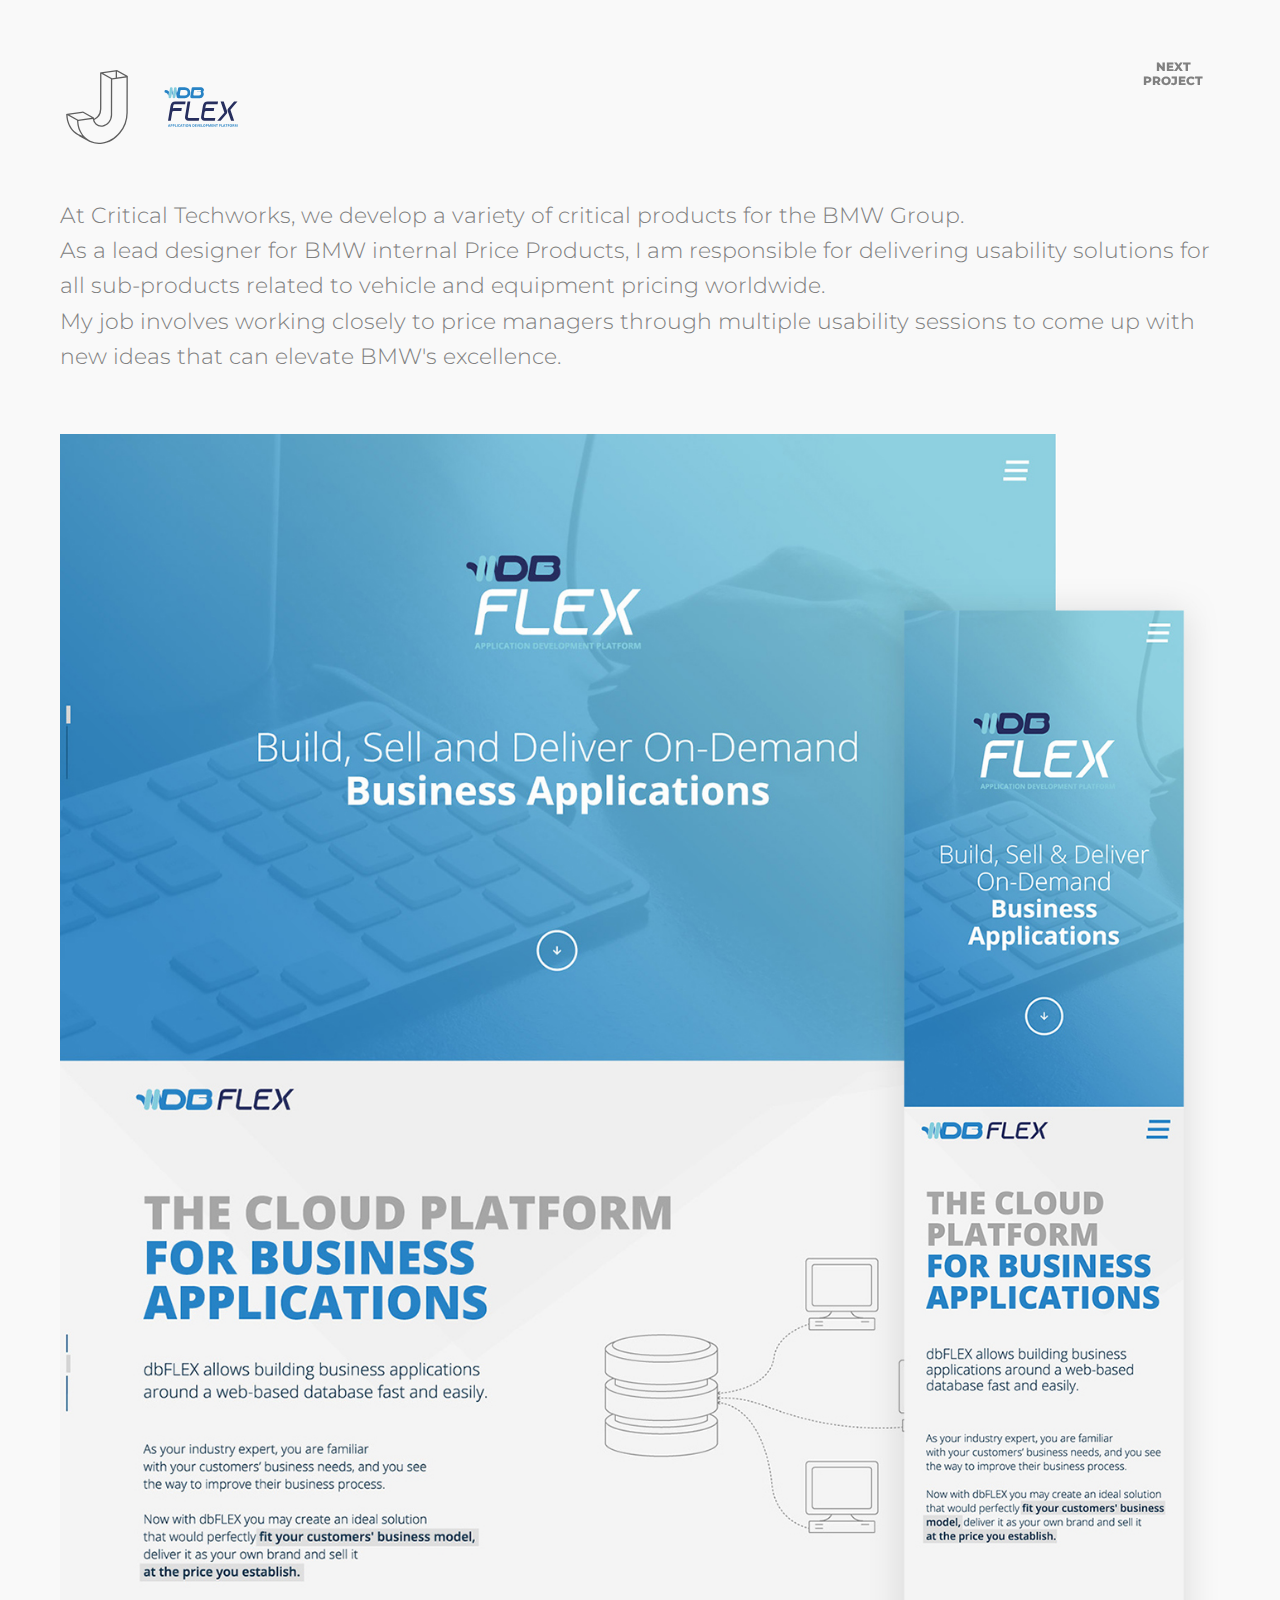
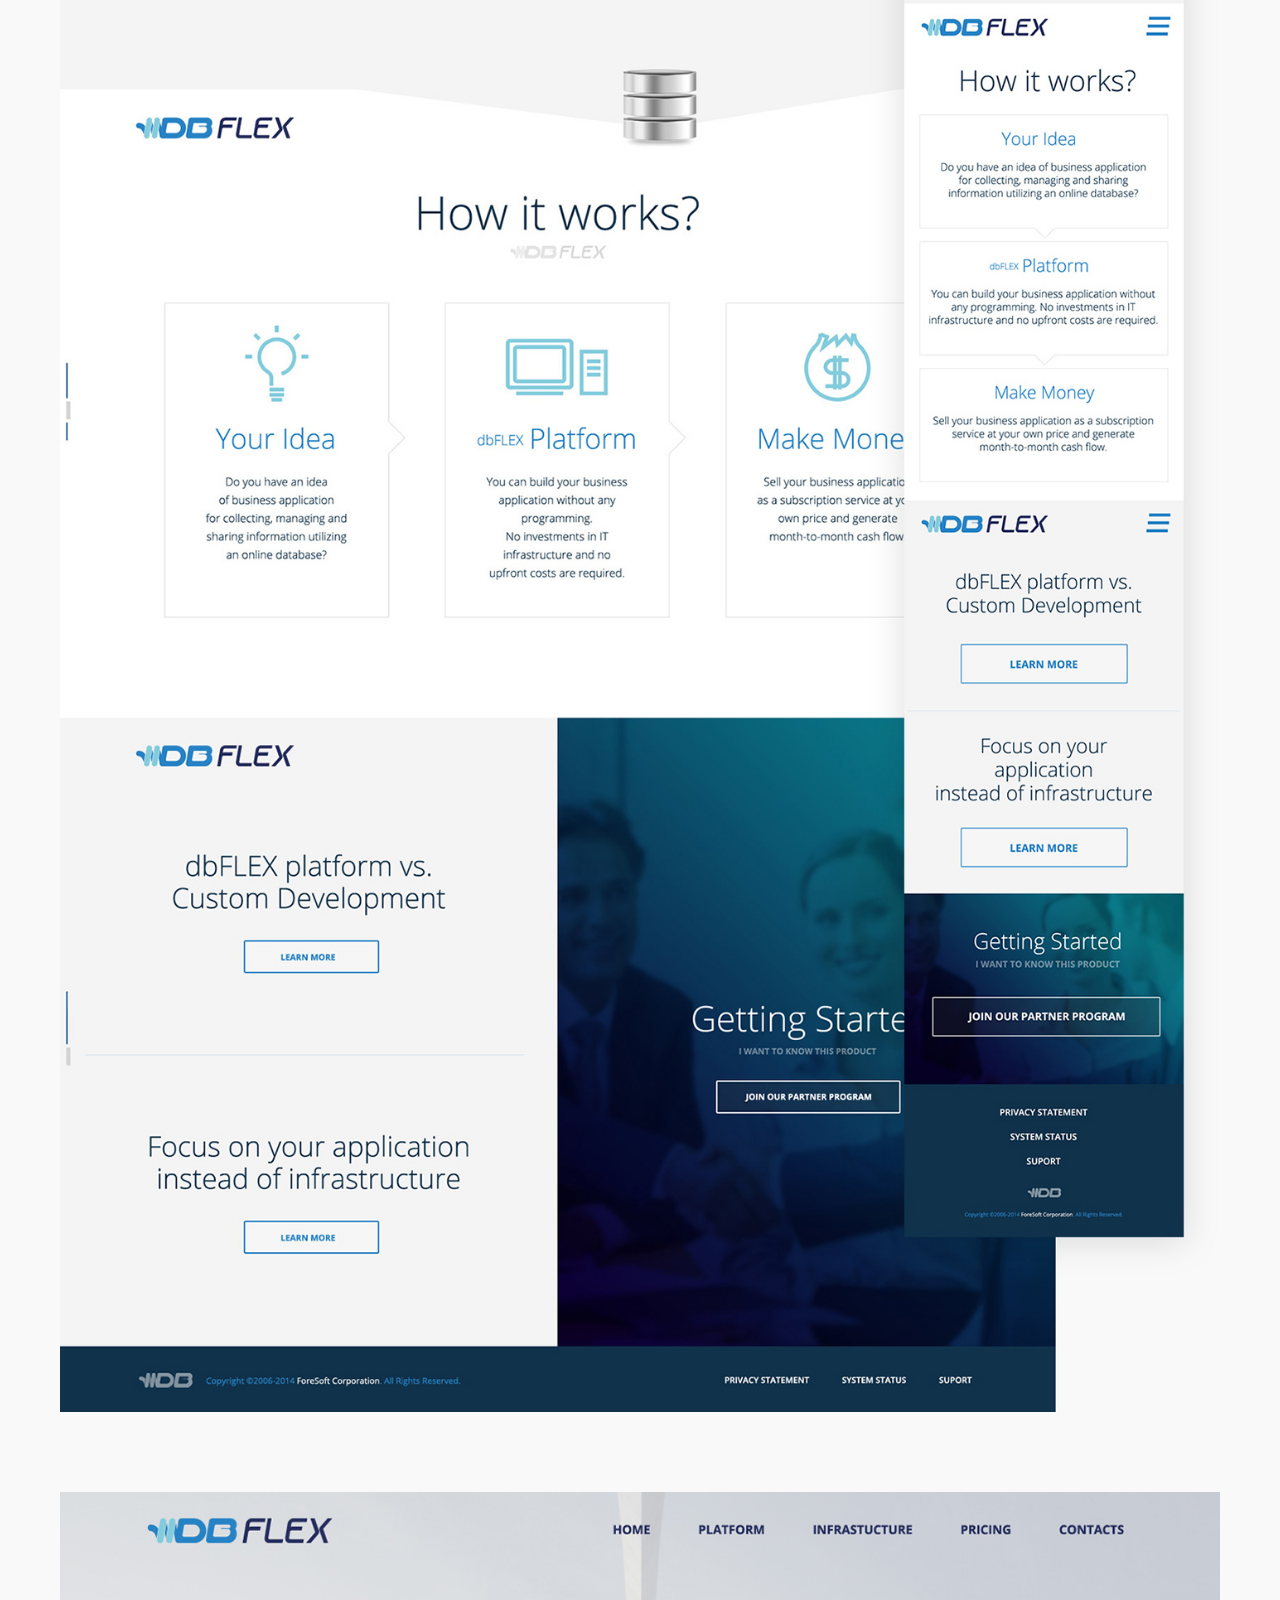
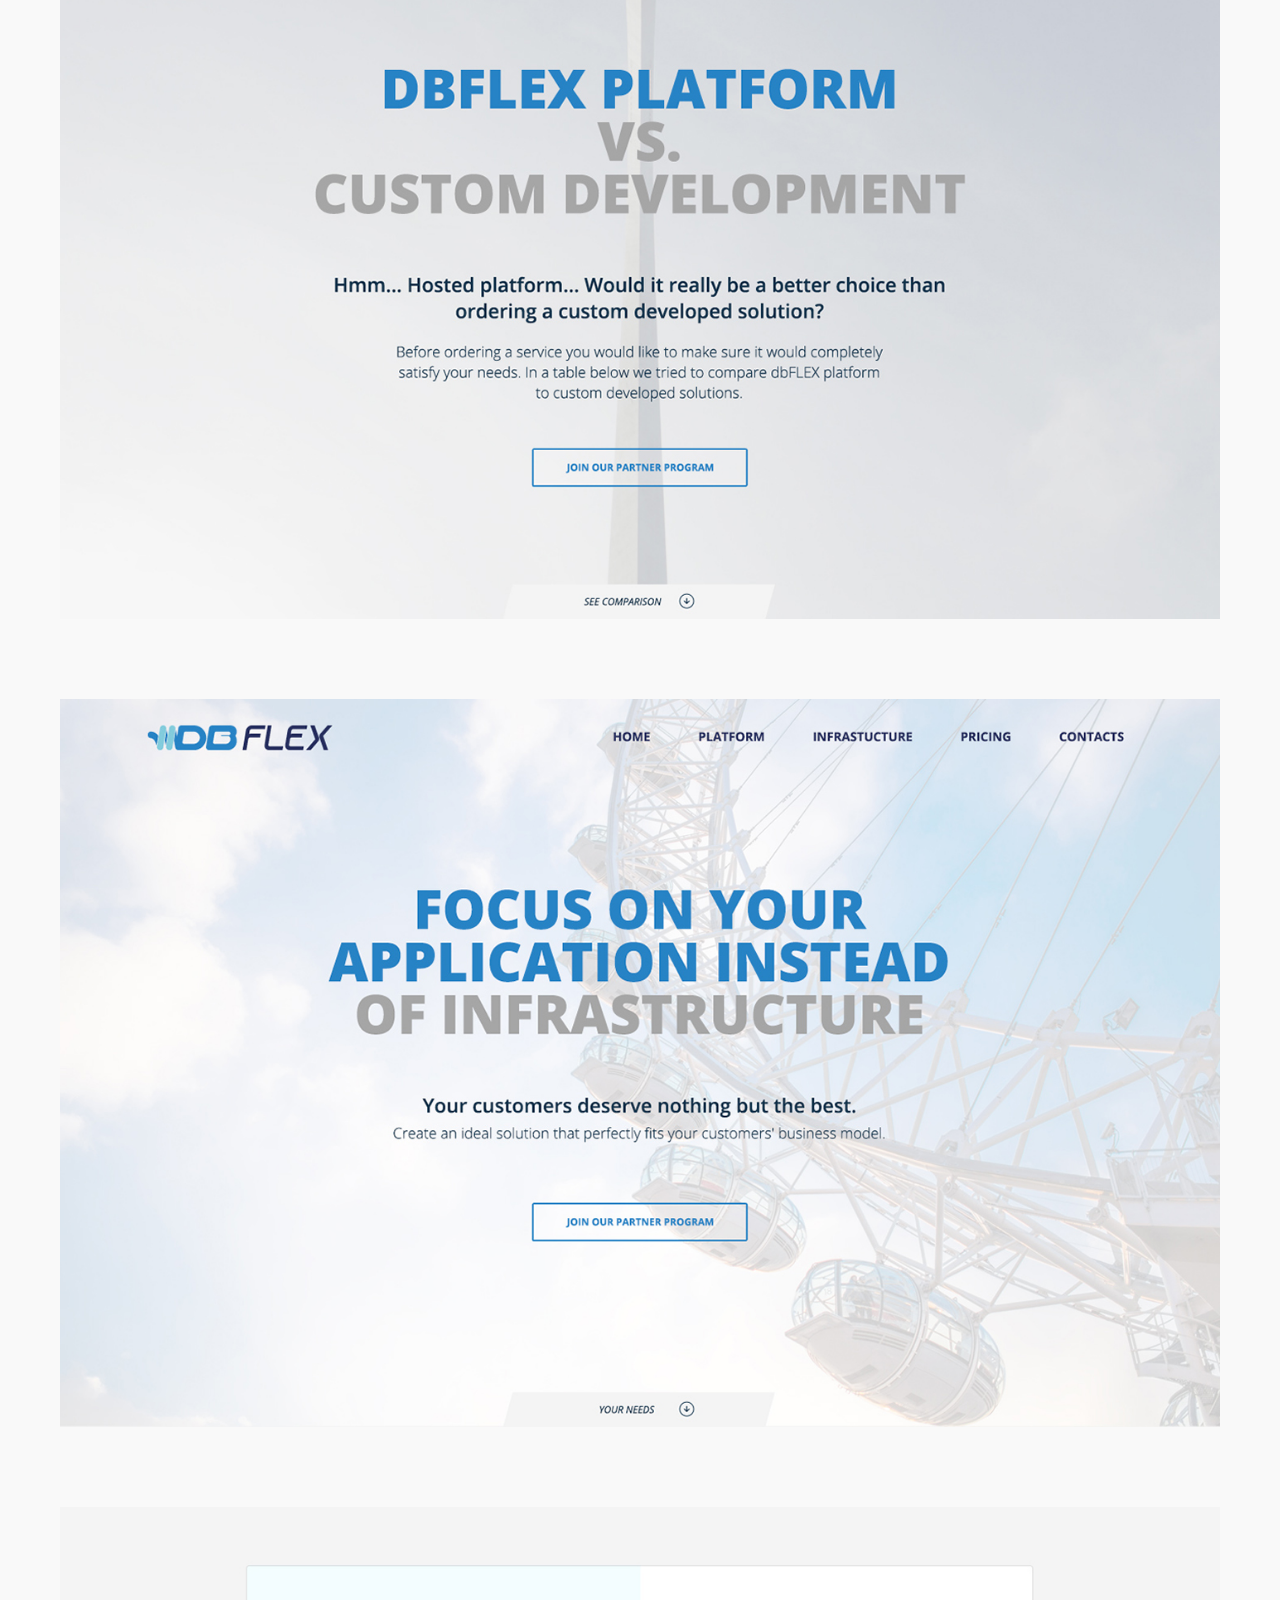
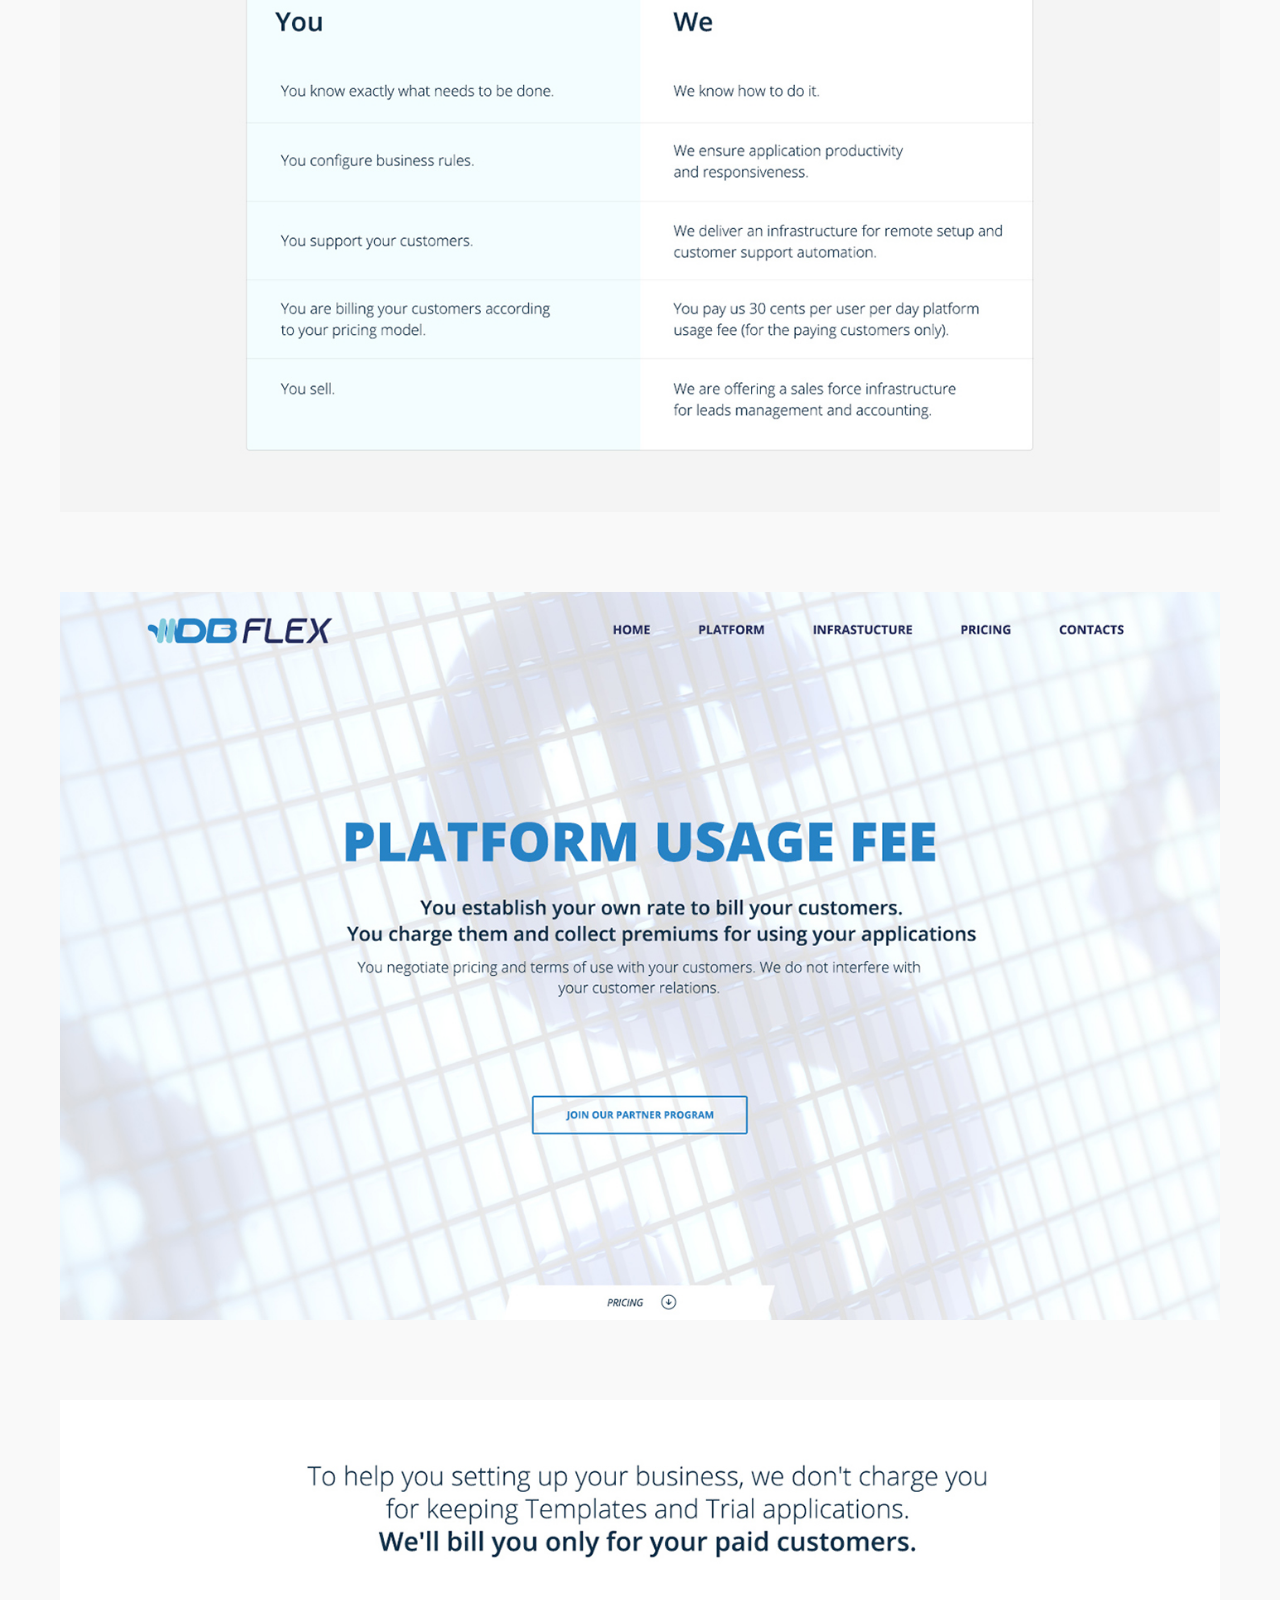
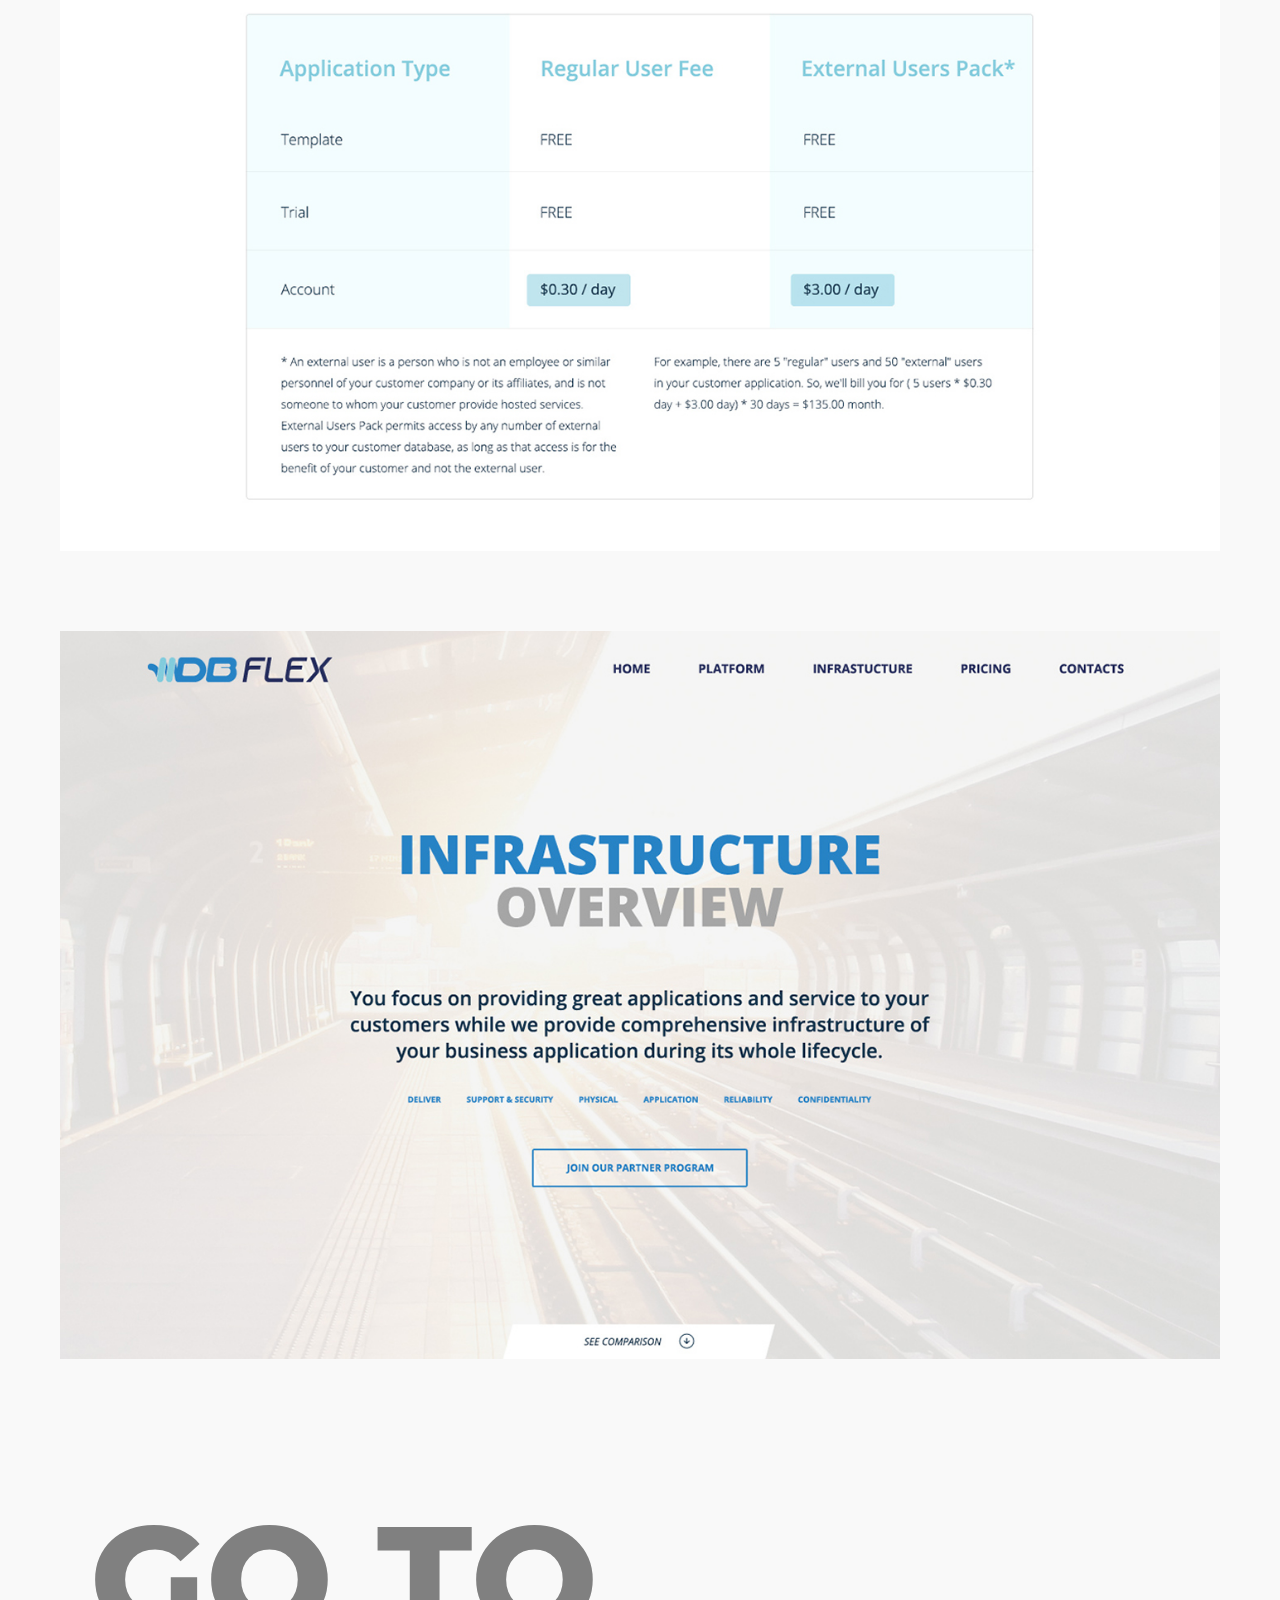
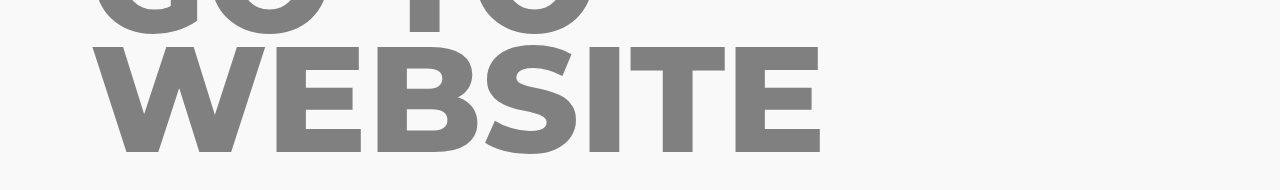
==== bmw.html @ a75ba8d8 "initial commit" ====
<!DOCTYPE html>
<html lang="pt">
<head>
	<meta charset="utf-8">
	<title>João Luciano Designer</title>
	<link rel="shortcut icon" type="image/x-icon" href="images/favicon.ico">
	<link rel="stylesheet" type="text/css" href="style.css">
	<link href="https://fonts.googleapis.com/css?family=Montserrat:300,800" rel="stylesheet">


	<!-- Global site tag (gtag.js) - Google Analytics -->
	<script async src="https://www.googletagmanager.com/gtag/js?id=UA-57612175-1"></script>
	<script>
  		window.dataLayer = window.dataLayer || [];
  		function gtag(){dataLayer.push(arguments);}
  		gtag('js', new Date());

  		gtag('config', 'UA-57612175-1');
	</script>


</head>
<body>
	<div id="nextcontainer">
		<div id="next">
			<h5><center><a href="uzinabooks.html">NEXT PROJECT</a><br></center></h5>
		</div>
	</div>

	<div id="logo">
		<a href="index.html"> <img src="images/jl.svg" class="svg"></a>
	</div>

	<div id="logocliente">
		<img src="images/dbflex/dbflex.svg" class="svg2">
	</div>
	
	<div id="project">
		<h3>
			At Critical Techworks, we develop a variety of critical products for the BMW Group.<br>
			As a lead designer for BMW internal Price Products, I am responsible for delivering usability solutions for all sub-products related to vehicle and equipment pricing worldwide.<br>
			My job involves working closely to price managers through multiple usability sessions to come up with new ideas that can elevate BMW's excellence.
		</h3>
	</div>

	<div id="works">
			<div id="imgswork"><img src="images/dbflex/db_01.jpg"></div>
			<div id="imgswork"><img src="images/dbflex/db_02.jpg"></div>
			<div id="imgswork"><img src="images/dbflex/db_03.jpg"></div>
			<div id="imgswork"><img src="images/dbflex/db_04.jpg"></div>
			<div id="imgswork"><img src="images/dbflex/db_05.jpg"></div>
			<div id="imgswork"><img src="images/dbflex/db_06.jpg"></div>
			<div id="imgswork"><img src="images/dbflex/db_07.jpg"></div>
	</div>

	<div id="visitsite">
		<h2>
			<a href="https://www.dbflex.net/" target="blanc">GO TO WEBSITE</a>
		</h2>
	</div>

</body>
</html>
---- style.css ----
/* http://meyerweb.com/eric/tools/css/reset/ 
   v2.0 | 20110126
   License: none (public domain)
*/

html, body, div, span, applet, object, iframe,
h1, h2, h3, h4, h5, h6, p, blockquote, pre,
a, abbr, acronym, address, big, cite, code,
del, dfn, em, img, ins, kbd, q, s, samp,
small, strike, strong, sub, sup, tt, var,
b, u, i, center,
dl, dt, dd, ol, ul, li,
fieldset, form, label, legend,
table, caption, tbody, tfoot, thead, tr, th, td,
article, aside, canvas, details, embed, 
figure, figcaption, footer, header, hgroup, 
menu, nav, output, ruby, section, summary,
time, mark, audio, video {
	margin: 0;
	padding: 0;
	border: 0;
	font-size: 100%;
	font: inherit;
	vertical-align: baseline;
}
/* HTML5 display-role reset for older browsers */
article, aside, details, figcaption, figure, 
footer, header, hgroup, menu, nav, section {
	display: block;
}

ol, ul {
	list-style: none;
}
blockquote, q {
	quotes: none;
}
blockquote:before, blockquote:after,
q:before, q:after {
	content: '';
	content: none;
}
table {
	border-collapse: collapse;
	border-spacing: 0;
}




@charset "UTF-8";

body {
	font-family: 'Montserrat', sans-serif;
	color: grey;
	background-color: #f9f9f9;
	margin:0;
	padding:30px 60px 30px;
	max-width: 1800px;
}

a:link {
    color: grey;
    text-decoration:none;
    font-weight: 800;
}

/* visited link */
a:visited {
    color: grey;
    font-weight: 800;
}

/* mouse over link */
a:hover {
    color: black;
}

/* selected link */
a:active {
    color: grey;
}

p {
	font-size: 18px;
}

h1 {
	font-size: 34px;
	font-weight: 300;
}

h2 {
	font-size: 150px;
	line-height: 0.8;
    font-weight: 800;
    margin: 0;
}

h3 {
	font-size: 22px;
	font-weight: 300;
	line-height: 1.6;
}

h4 {
	font-size: 15px;
	line-height: 1.2;
    font-weight: 300;
}

h5 {
	font-size: 12px;
	line-height: 120%;
    font-weight: 800;
    margin: 0;
}

h6 {
	font-size: 15px;
	line-height: 1.2;
    font-weight: 800;
}

.svg {
	width: 74px;
}

.svg2 {
	width: 74px;
}

#nextcontainer {
	position: fixed;
	top: 0;
  	right: 60px;
    height: 120px;
    width: 94px;
  	clear: both;
  	align-items: center;
}

#next{
   	position: absolute;
   	top: 50%;
   	right: 0;
}

#logo {
	padding-top: 40px;
	padding-bottom: 50px;
	float: left;
}

#copyright {
	clear: both;
}

#about {
	padding-top: 30px;
}

#clients{
	padding-top: 60px;
}

#project {
	clear: both;
}

#works {
	padding-top: 60px;
}

#imgswork {
	padding-bottom: 80px;
}

#imgswork>img {
	width: 100%;
	height: auto;
	display: block;
	max-width: 1200px;
}

#logocliente {
	float: left;
	padding-top: 40px;
	padding-left: 30px;
	padding-bottom: 50px;
	float: left;
}

#visitsite {
	padding-top: 80px;
	padding-left: 30px;
}
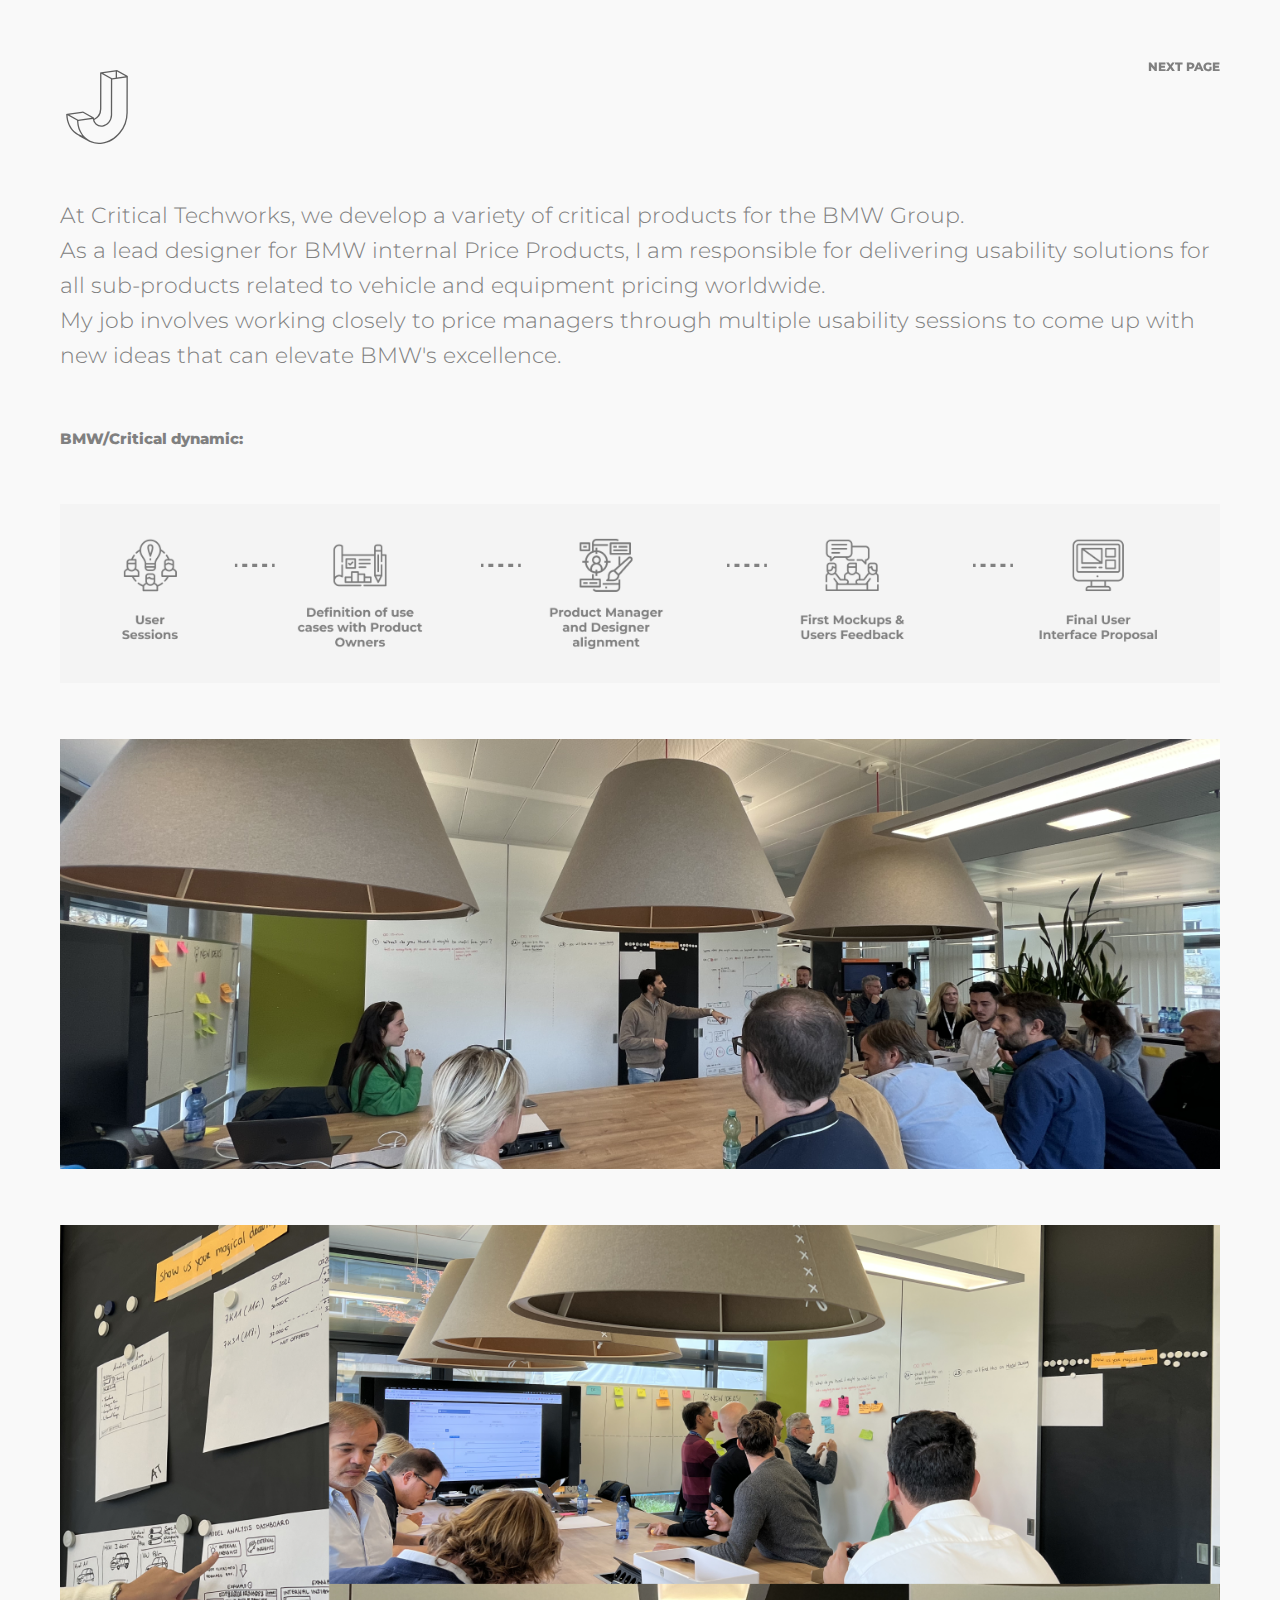
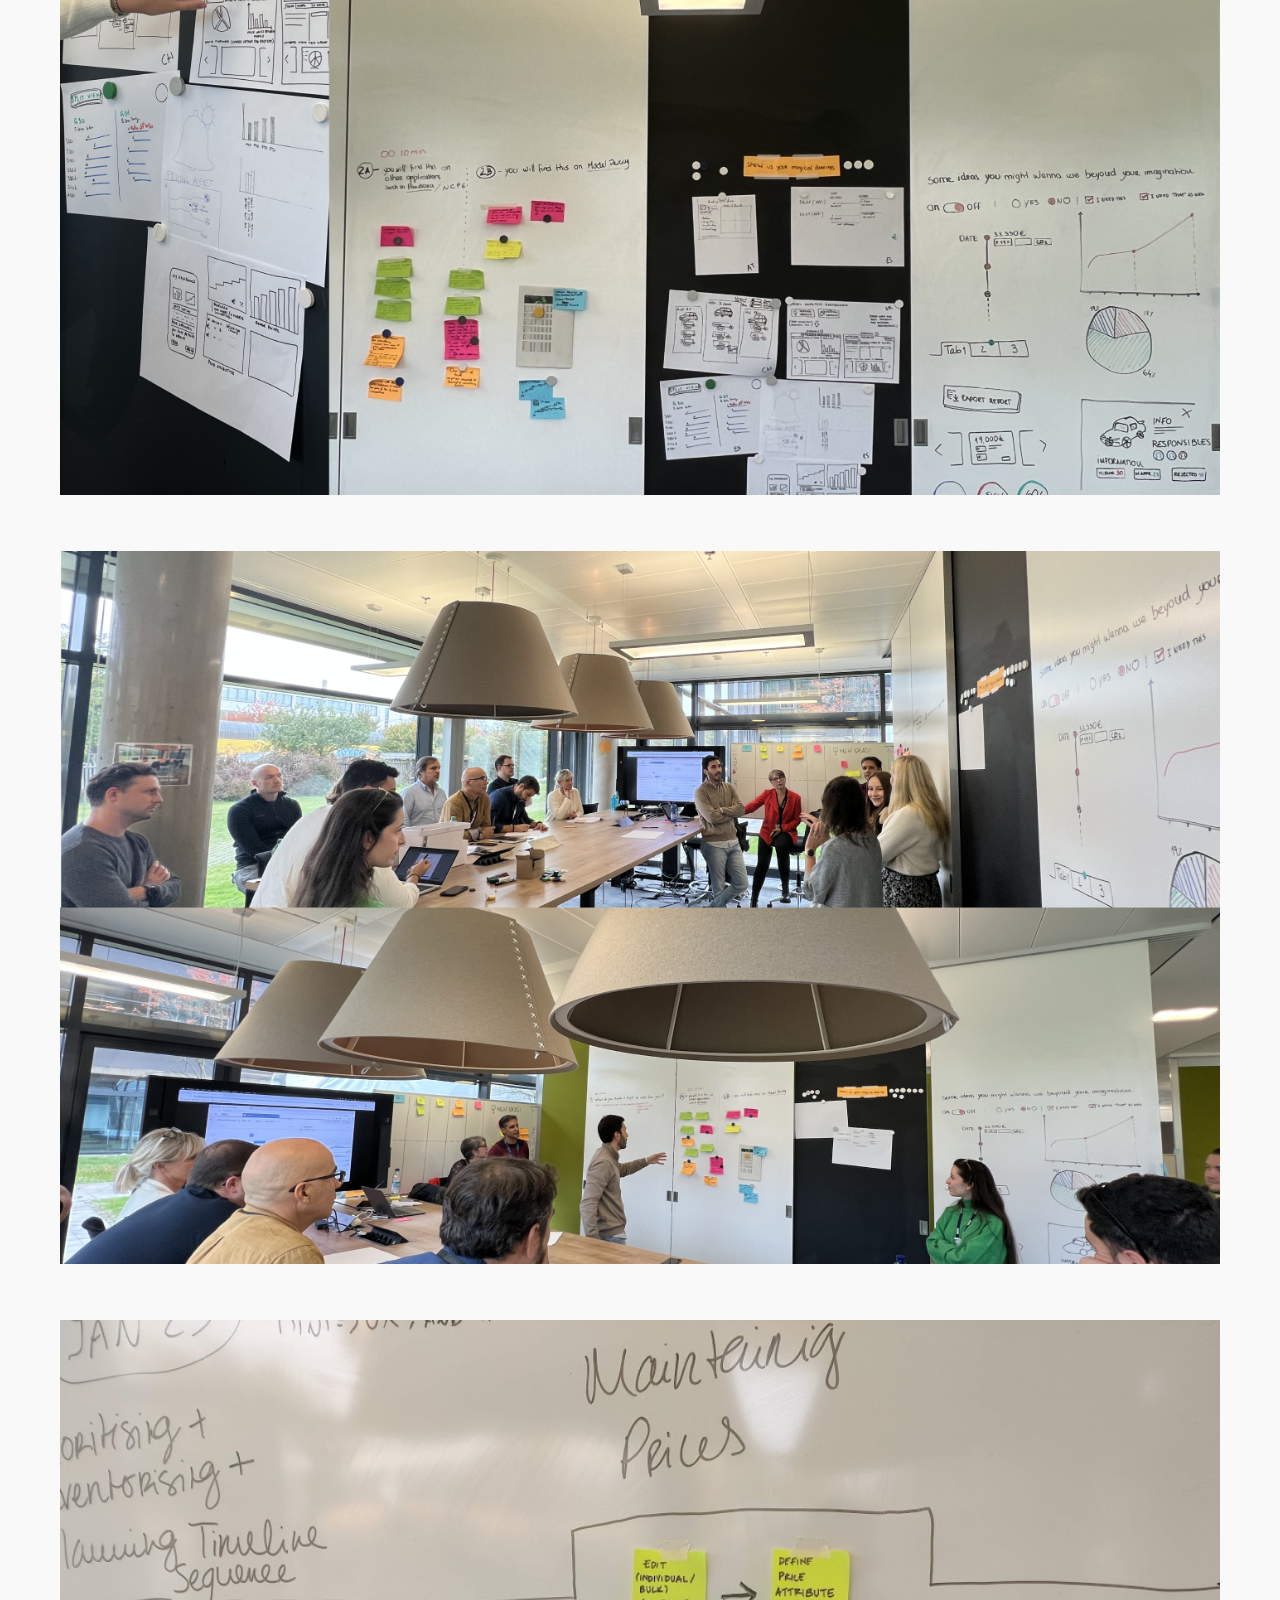
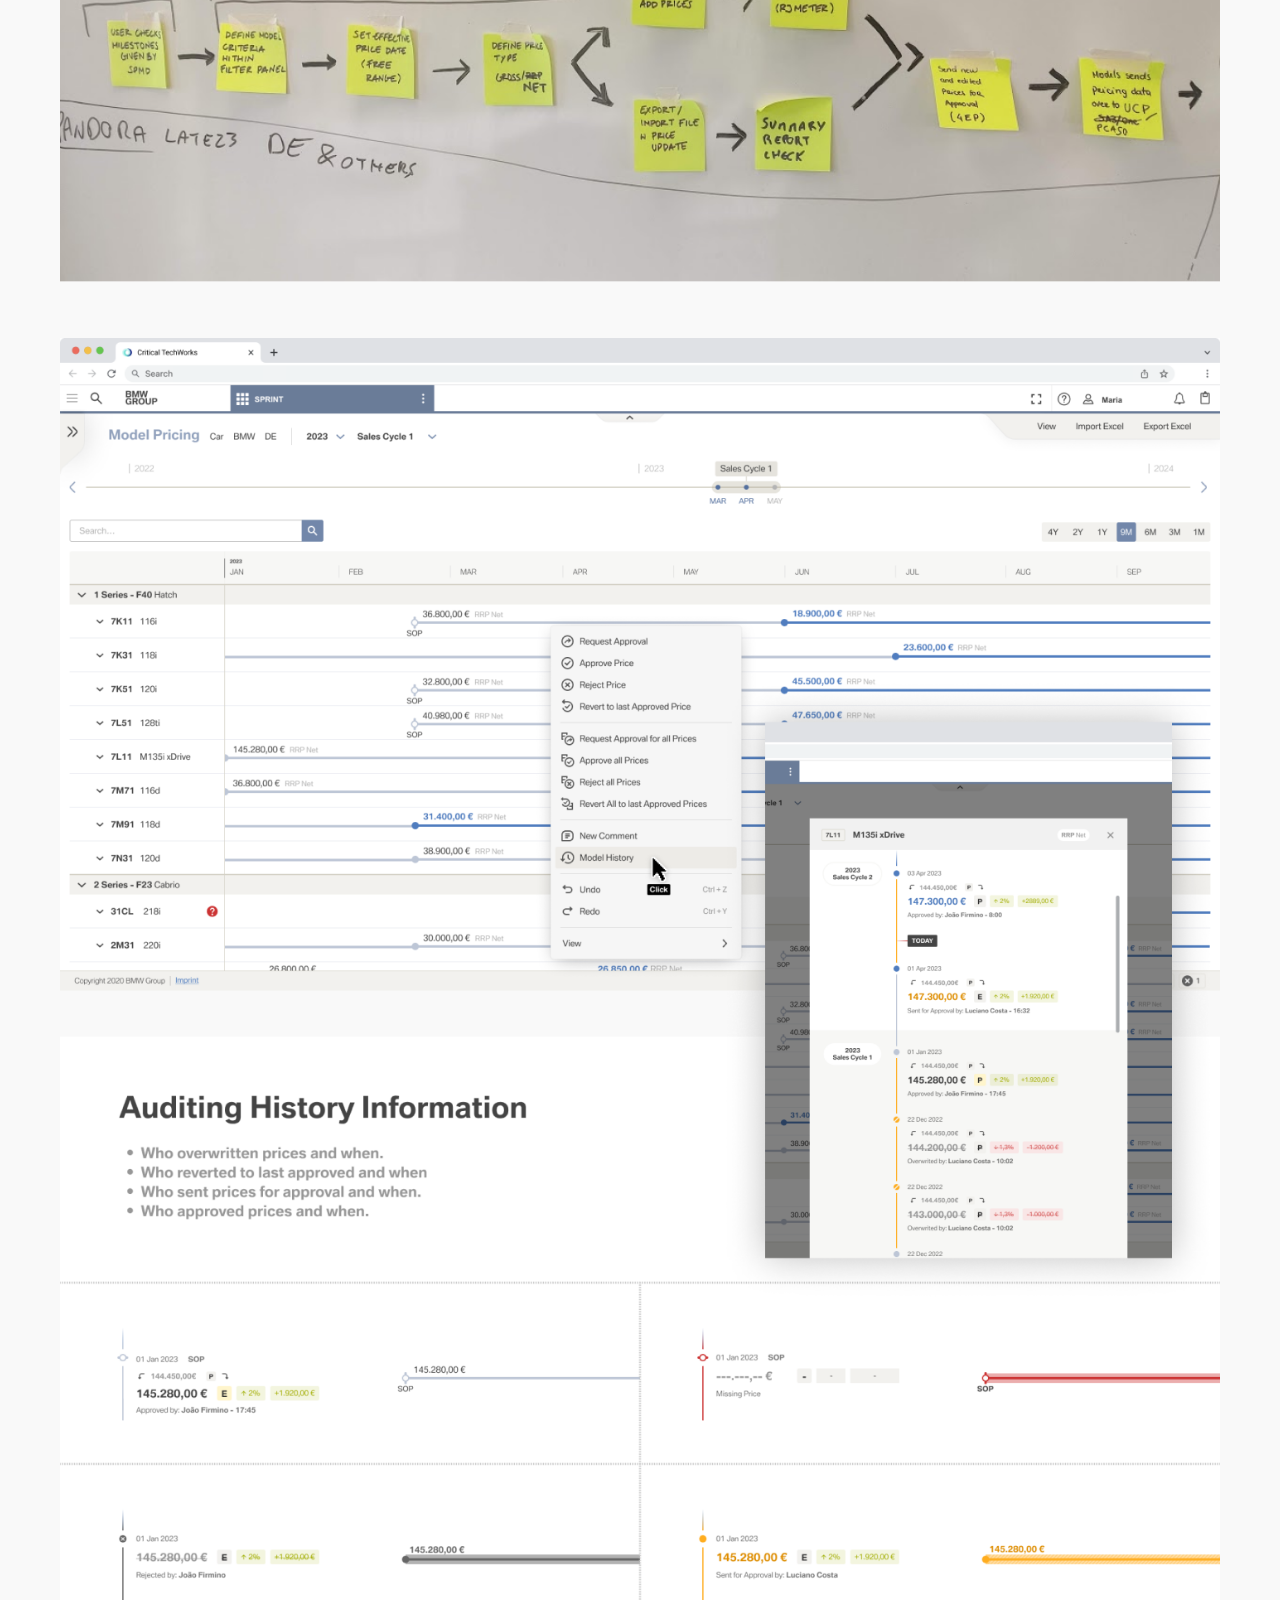
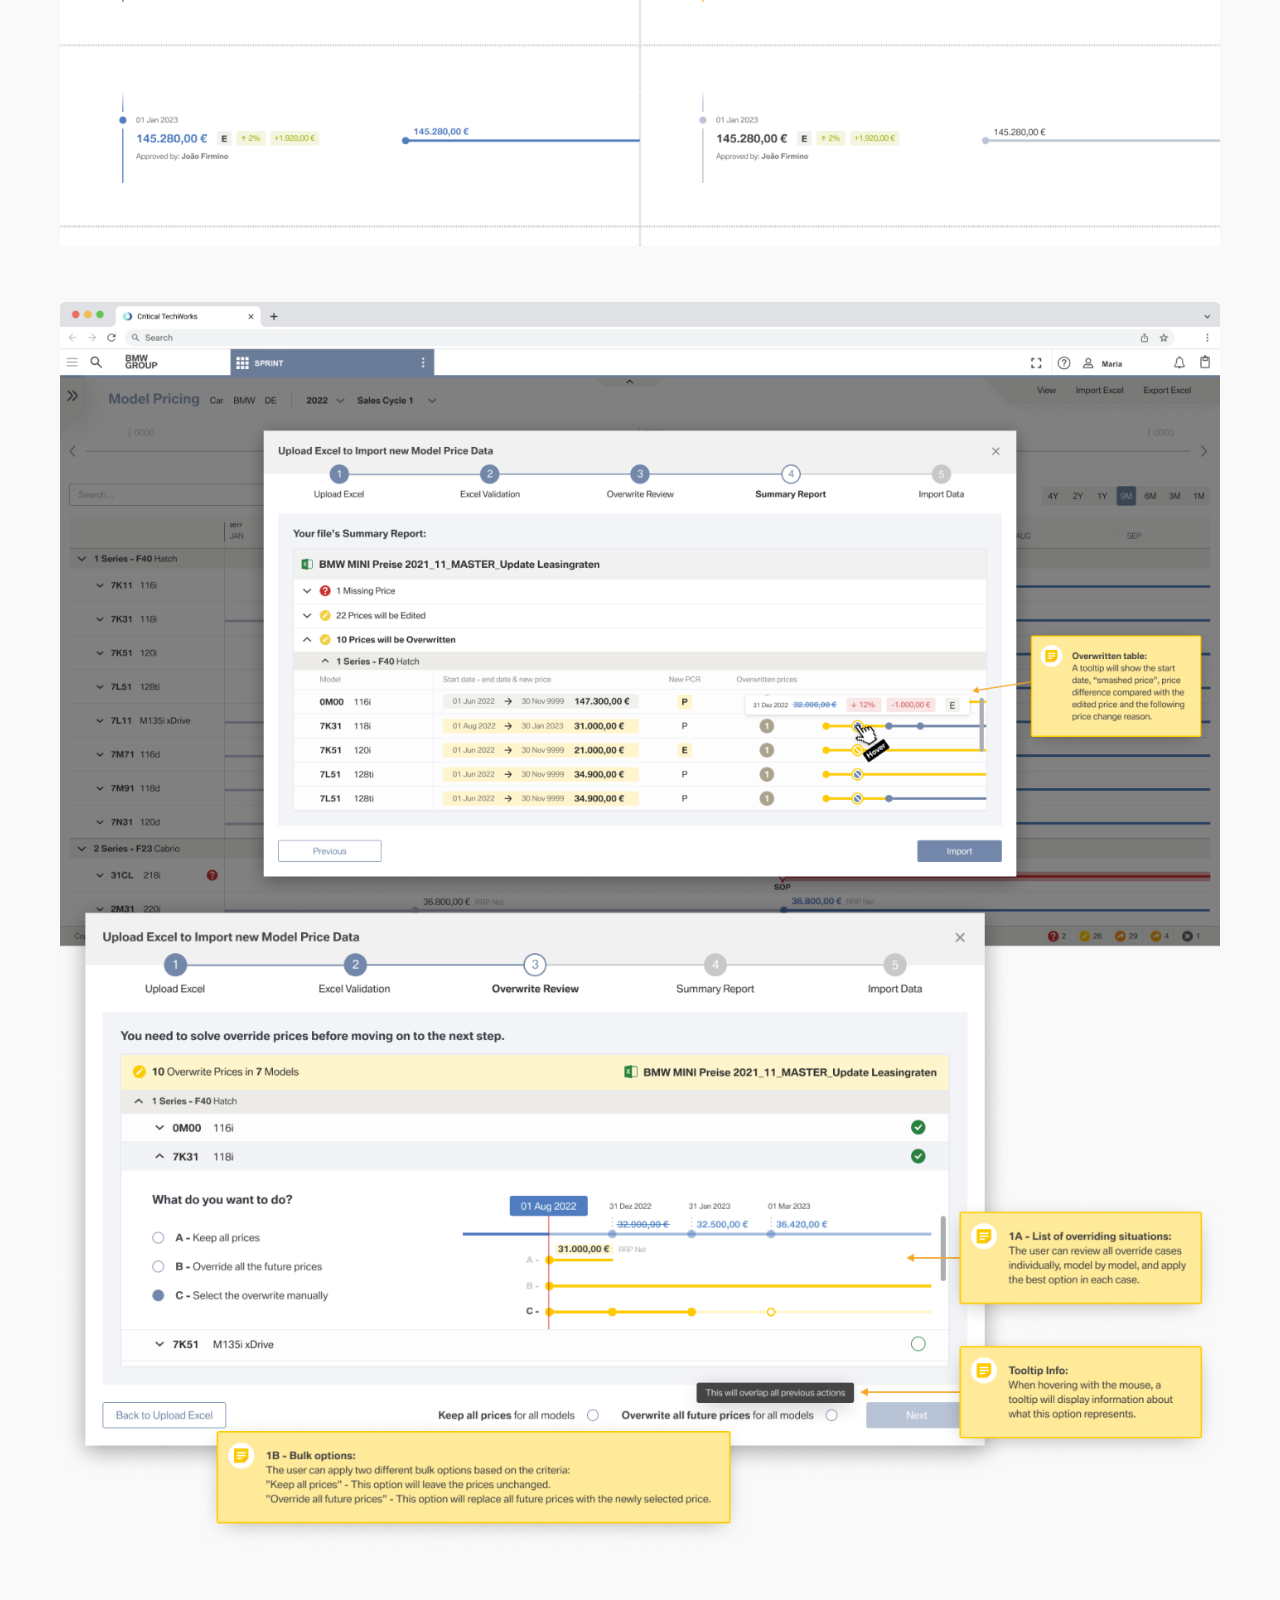
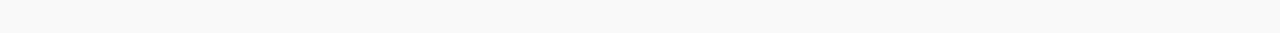
==== commit e3a4a43a: "Create CNAME" ====
--- a/bmw.html
+++ b/bmw.html
@@ -23,16 +23,12 @@
 <body>
 	<div id="nextcontainer">
 		<div id="next">
-			<h5><center><a href="uzinabooks.html">NEXT PROJECT</a><br></center></h5>
+			<h5><center><a href="outsystems.html">NEXT PAGE</a><br></center></h5>
 		</div>
 	</div>
 
 	<div id="logo">
 		<a href="index.html"> <img src="images/jl.svg" class="svg"></a>
-	</div>
-
-	<div id="logocliente">
-		<img src="images/dbflex/dbflex.svg" class="svg2">
 	</div>
 	
 	<div id="project">
@@ -44,20 +40,16 @@
 	</div>
 
 	<div id="works">
-			<div id="imgswork"><img src="images/dbflex/db_01.jpg"></div>
-			<div id="imgswork"><img src="images/dbflex/db_02.jpg"></div>
-			<div id="imgswork"><img src="images/dbflex/db_03.jpg"></div>
-			<div id="imgswork"><img src="images/dbflex/db_04.jpg"></div>
-			<div id="imgswork"><img src="images/dbflex/db_05.jpg"></div>
-			<div id="imgswork"><img src="images/dbflex/db_06.jpg"></div>
-			<div id="imgswork"><img src="images/dbflex/db_07.jpg"></div>
+
+			<div id="imgswork"><h6>BMW/Critical dynamic:</h6></div>
+			
+			<div id="imgswork"><img src="images/bmw/bmw-dynamic.png"></div>
+			<div id="imgswork"><img src="images/bmw/bmw-01.png"></div>
+			<div id="imgswork"><img src="images/bmw/bmw-02.png"></div>
+			<div id="imgswork"><img src="images/bmw/bmw-03.png"></div>
+			<div id="imgswork"><img src="images/bmw/bmw-04.png"></div>
+			<div id="imgswork"><img src="images/bmw/bmw-sprint-01.png"></div>
+			<div id="imgswork"><img src="images/bmw/bmw-sprint-02.png"></div>
 	</div>
-
-	<div id="visitsite">
-		<h2>
-			<a href="https://www.dbflex.net/" target="blanc">GO TO WEBSITE</a>
-		</h2>
-	</div>
-
 </body>
 </html>--- a/style.css
+++ b/style.css
@@ -122,6 +122,11 @@
     font-weight: 800;
 }
 
+.imagem-pequena {
+  width: 150px; /* Ajuste para o tamanho desejado */
+  height: auto; /* Mantém a proporção da imagem */
+}
+
 .svg {
 	width: 74px;
 }
@@ -169,11 +174,11 @@
 }
 
 #works {
-	padding-top: 60px;
+	padding-top: 56px;
 }
 
 #imgswork {
-	padding-bottom: 80px;
+	padding-bottom: 56px;
 }
 
 #imgswork>img {
